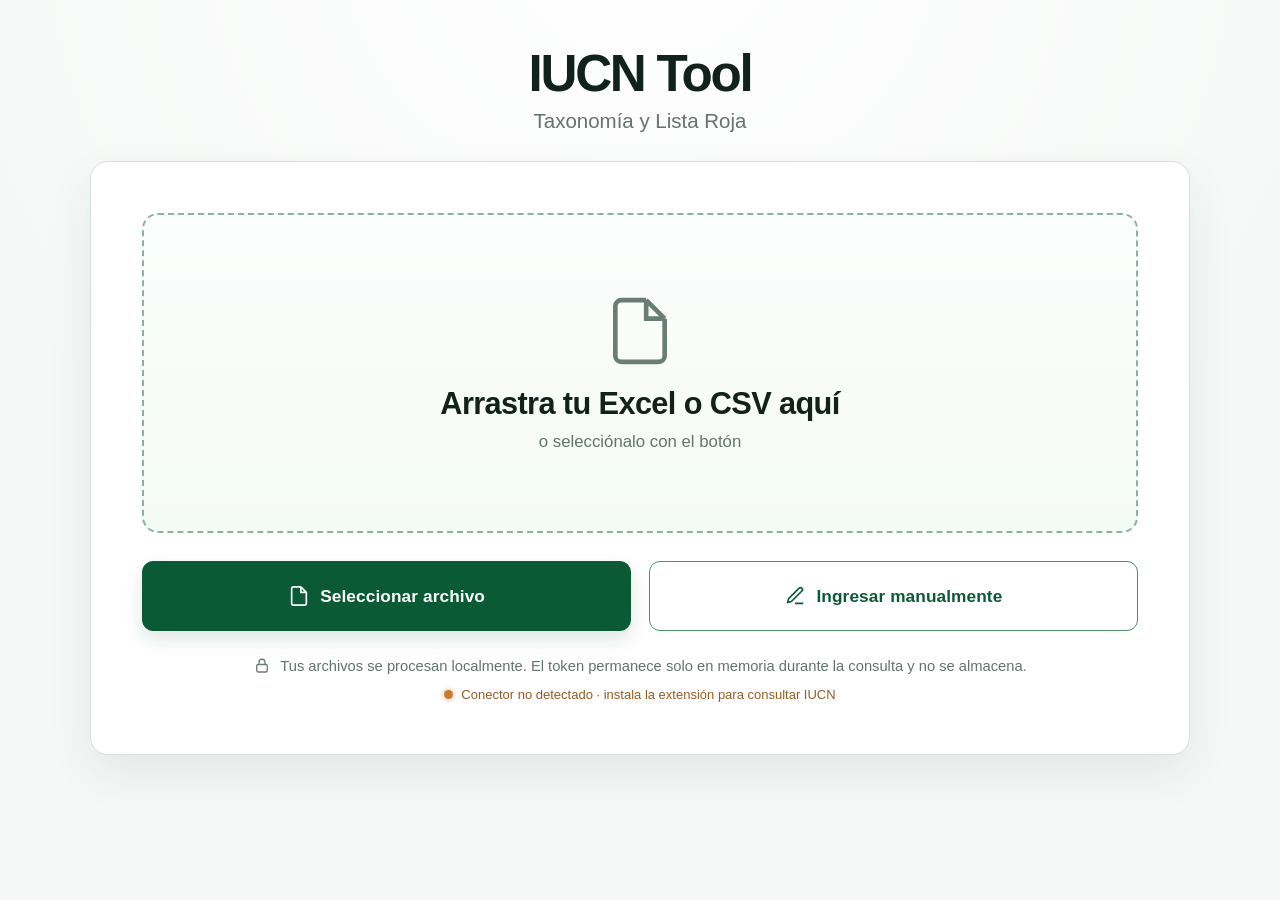
==== index.html @ 50528ef7 "subidita1" ====
<!doctype html>
<html lang="es">
<head>
  <meta charset="utf-8" />
  <meta name="viewport" content="width=device-width, initial-scale=1" />
  <meta name="description" content="Consulta taxonomía y evaluaciones de la Lista Roja de la UICN desde Excel, CSV o entrada manual. El procesamiento ocurre en el navegador." />
  <meta name="referrer" content="no-referrer" />
  <title>IUCN Tool · Taxonomía y Lista Roja</title>
  <link rel="stylesheet" href="assets/css/styles.css?v=20260911x" />
</head>
<body>
  <main class="app-shell" id="appShell">
    <header class="brand" aria-labelledby="appTitle">
      <h1 id="appTitle">IUCN Tool</h1>
      <p>Taxonomía y Lista Roja</p>
    </header>

    <section class="panel landing-panel" id="landingView" aria-label="Nueva consulta">
      <div class="dropzone" id="dropzone" tabindex="0" role="button" aria-label="Arrastrar o seleccionar archivo Excel o CSV">
        <svg class="hero-icon" aria-hidden="true" viewBox="0 0 24 24" fill="none"><path d="M14 2H6a2 2 0 0 0-2 2v16a2 2 0 0 0 2 2h12a2 2 0 0 0 2-2V8m-6-6 6 6m-6-6v6h6"/></svg>
        <h2>Arrastra tu Excel o CSV aquí</h2>
        <p>o selecciónalo con el botón</p>
      </div>

      <input id="fileInput" type="file" accept=".xlsx,.xls,.csv,text/csv,application/vnd.ms-excel,application/vnd.openxmlformats-officedocument.spreadsheetml.sheet" hidden />

      <div class="landing-actions">
        <button class="btn btn-primary btn-lg" id="selectFileBtn" type="button">
          <svg aria-hidden="true" viewBox="0 0 24 24" fill="none"><path d="M14 2H6a2 2 0 0 0-2 2v16a2 2 0 0 0 2 2h12a2 2 0 0 0 2-2V8m-6-6 6 6m-6-6v6h6"/></svg>
          Seleccionar archivo
        </button>
        <button class="btn btn-secondary btn-lg" id="manualBtn" type="button">
          <svg aria-hidden="true" viewBox="0 0 24 24" fill="none"><path d="M12 20h9M16.5 3.5a2.12 2.12 0 0 1 3 3L8 18l-4 1 1-4Z"/></svg>
          Ingresar manualmente
        </button>
      </div>

      <p class="privacy-note">
        <svg aria-hidden="true" viewBox="0 0 24 24" fill="none"><rect x="5" y="10" width="14" height="10" rx="2"/><path d="M8 10V7a4 4 0 0 1 8 0v3"/></svg>
        Tus archivos se procesan localmente. El token permanece solo en memoria durante la consulta y no se almacena.
      </p>
      <p class="connector-status connector-checking" id="connectorStatus" aria-live="polite">
        <span class="connector-dot" aria-hidden="true"></span>
        <span>Detectando Jocotoco IUCN Connector…</span>
      </p>
    </section>

    <section class="panel workspace-panel hidden" id="workspaceView" aria-label="Consulta IUCN">
      <div class="source-banner" id="sourceBanner">
        <div class="source-main">
          <span class="status-dot status-dot-ok" aria-hidden="true">✓</span>
          <div>
            <strong id="sourceLabel">Archivo cargado</strong>
            <span class="source-meta" id="sourceMeta"></span>
          </div>
        </div>
        <div class="summary-inline" id="summaryInline" aria-live="polite">
          <span><b id="countFound">0</b> encontradas</span>
          <span><b id="countNotFound">0</b> no encontradas</span>
          <span><b id="countErrors">0</b> errores</span>
        </div>
        <button class="icon-btn" id="resetBtn" type="button" aria-label="Cancelar y volver al inicio">×</button>
      </div>

      <div id="fileConfig" class="config-grid">
        <label class="field" id="sheetField">
          <span>Hoja</span>
          <select id="sheetSelect"></select>
        </label>
        <label class="field">
          <span>Columna a consultar</span>
          <select id="columnSelect"></select>
        </label>
        <label class="field field-token">
          <span>Token IUCN</span>
          <div class="input-with-action">
            <input id="tokenInput" type="password" autocomplete="off" autocapitalize="off" spellcheck="false" placeholder="Pega tu token" />
            <button class="eye-btn" id="toggleTokenBtn" type="button" aria-label="Mostrar u ocultar token">◉</button>
          </div>
        </label>
        <button class="btn btn-primary consult-btn" id="consultBtn" type="button">Consultar</button>
      </div>

      <div id="manualConfig" class="manual-config hidden">
        <label class="field field-wide">
          <span>Nombres científicos</span>
          <textarea id="manualSpecies" rows="8" placeholder="Escribe o pega una especie por línea\n\nAmazona lilacina\nGrallaria ridgelyi\nOreotrochilus cyanolaemus"></textarea>
          <small>Una especie por línea. También puedes pegar una columna copiada desde Excel.</small>
        </label>
        <div class="manual-actions-row">
          <label class="field field-token">
            <span>Token IUCN</span>
            <div class="input-with-action">
              <input id="manualTokenInput" type="password" autocomplete="off" autocapitalize="off" spellcheck="false" placeholder="Pega tu token" />
              <button class="eye-btn" id="toggleManualTokenBtn" type="button" aria-label="Mostrar u ocultar token">◉</button>
            </div>
          </label>
          <button class="btn btn-primary consult-btn" id="manualConsultBtn" type="button">Consultar</button>
        </div>
      </div>

      <p class="privacy-note privacy-note-workspace">
        <svg aria-hidden="true" viewBox="0 0 24 24" fill="none"><rect x="5" y="10" width="14" height="10" rx="2"/><path d="M8 10V7a4 4 0 0 1 8 0v3"/></svg>
        Tus archivos se procesan localmente. El token permanece solo en memoria durante la consulta y no se almacena.
      </p>

      <section class="progress-block hidden" id="progressBlock" aria-live="polite">
        <div class="progress-head">
          <strong id="progressTitle">Consultando IUCN</strong>
          <span id="progressText">0 / 0 · 0%</span>
        </div>
        <div class="progress-track" role="progressbar" aria-valuemin="0" aria-valuemax="100" aria-valuenow="0" id="progressTrack">
          <div class="progress-bar" id="progressBar"></div>
        </div>
      </section>

      <div class="divider hidden" id="resultsDivider"></div>

      <section class="results-section hidden" id="resultsSection">
        <div class="results-toolbar">
          <div>
            <h2>Resultados</h2>
            <p id="resultsMeta">0 registros</p>
          </div>
          <div class="table-tools">
            <label class="search-box">
              <svg aria-hidden="true" viewBox="0 0 24 24" fill="none"><circle cx="11" cy="11" r="7"/><path d="m20 20-3.5-3.5"/></svg>
              <input id="tableSearch" type="search" placeholder="Buscar en la tabla" autocomplete="off" />
            </label>
            <label class="rows-select">
              <span>Filas</span>
              <select id="pageSizeSelect">
                <option value="10">10</option>
                <option value="25" selected>25</option>
                <option value="50">50</option>
                <option value="100">100</option>
                <option value="250">250</option>
              </select>
            </label>
          </div>
        </div>

        <div class="table-frame">
          <table id="resultsTable">
            <thead id="resultsHead"></thead>
            <tbody id="resultsBody"></tbody>
          </table>
        </div>

        <div class="table-footer">
          <span id="paginationMeta">Mostrando 0–0 de 0</span>
          <nav class="pagination" id="pagination" aria-label="Paginación"></nav>
        </div>

        <div class="download-row">
          <button class="btn btn-secondary btn-download" id="downloadBtn" type="button" disabled>
            <svg aria-hidden="true" viewBox="0 0 24 24" fill="none"><path d="M12 3v12m0 0 4-4m-4 4-4-4M5 19h14"/></svg>
            Descargar Excel
          </button>
        </div>
      </section>
    </section>

    <div class="toast hidden" id="toast" role="status" aria-live="polite"></div>
  </main>

  <!-- SheetJS Community Edition. Solo descarga código del lector/escritor de hojas; los datos permanecen en el navegador. -->
  <script src="https://cdn.sheetjs.com/xlsx-0.20.3/package/dist/xlsx.full.min.js" referrerpolicy="no-referrer"></script>
  <script src="assets/js/config.js?v=20260911x"></script>
  <script src="assets/js/extension-bridge.js?v=20260911x"></script>
  <script src="assets/js/iucn-core.js?v=20260911x"></script>
  <script src="assets/js/table.js?v=20260911x"></script>
  <script src="assets/js/app.js?v=20260911x"></script>
</body>
</html>
---- assets/css/styles.css ----
:root {
  --bg: #f5f8f6;
  --panel: #ffffff;
  --text: #10221b;
  --muted: #63736d;
  --line: #d8e1dd;
  --line-strong: #bfcfc7;
  --green: #0b5a36;
  --green-2: #147148;
  --green-soft: #eef7f1;
  --green-soft-2: #e3f2e8;
  --red: #a93a42;
  --red-soft: #fbeaec;
  --amber: #946318;
  --amber-soft: #fff3d7;
  --gray-soft: #f1f4f3;
  --shadow: 0 18px 45px rgba(18, 43, 32, .08);
  --radius: 18px;
  --focus: 0 0 0 3px rgba(20, 113, 72, .16);
}

* { box-sizing: border-box; }
html { color-scheme: light; }
body {
  margin: 0;
  min-height: 100vh;
  background: radial-gradient(circle at 50% -10%, #ffffff 0, var(--bg) 62%);
  color: var(--text);
  font-family: Inter, ui-sans-serif, -apple-system, BlinkMacSystemFont, "Segoe UI", Roboto, Arial, sans-serif;
  -webkit-font-smoothing: antialiased;
}
button, input, select, textarea { font: inherit; }
button { cursor: pointer; }
.hidden { display: none !important; }

.app-shell {
  width: min(97vw, 1880px);
  margin: 0 auto;
  padding: 48px 0 72px;
}
.brand { text-align: center; margin-bottom: 28px; }
.brand h1 { margin: 0; font-size: clamp(2.2rem, 4vw, 4.2rem); letter-spacing: -.045em; line-height: 1; }
.brand p { margin: 10px 0 0; color: var(--muted); font-size: clamp(1rem, 1.6vw, 1.45rem); }

.panel {
  background: rgba(255,255,255,.98);
  border: 1px solid var(--line);
  border-radius: var(--radius);
  box-shadow: var(--shadow);
}
.landing-panel {
  width: min(100%, 1100px);
  margin: 0 auto;
  padding: clamp(24px, 4vw, 54px);
}
.workspace-panel { width: 100%; padding: clamp(18px, 2.4vw, 34px); }

.dropzone {
  min-height: 320px;
  display: grid;
  place-content: center;
  text-align: center;
  border: 2px dashed #86b49d;
  border-radius: 16px;
  background: linear-gradient(180deg, #fbfefc, #f4faf6);
  transition: border-color .18s, background .18s, transform .18s;
  outline: none;
}
.dropzone:hover, .dropzone:focus-visible, .dropzone.dragover { border-color: var(--green-2); background: var(--green-soft); }
.dropzone.dragover { transform: scale(1.005); }
.hero-icon { width: 74px; margin: 0 auto 18px; stroke: #6a7d75; stroke-width: 1.5; }
.dropzone h2 { margin: 0; font-size: clamp(1.45rem, 2.4vw, 2rem); letter-spacing: -.02em; }
.dropzone p { margin: 10px 0 0; color: var(--muted); font-size: 1.05rem; }

.landing-actions { display: grid; grid-template-columns: 1fr 1fr; gap: 18px; margin-top: 28px; }
.btn {
  min-height: 48px;
  border-radius: 11px;
  border: 1px solid transparent;
  padding: 0 20px;
  font-weight: 750;
  letter-spacing: .005em;
  transition: transform .12s, box-shadow .12s, background .12s, border-color .12s;
  display: inline-flex;
  align-items: center;
  justify-content: center;
  gap: 10px;
}
.btn:focus-visible, input:focus-visible, select:focus-visible, textarea:focus-visible, .icon-btn:focus-visible { outline: none; box-shadow: var(--focus); }
.btn:active { transform: translateY(1px); }
.btn:disabled { opacity: .45; cursor: not-allowed; }
.btn svg { width: 22px; height: 22px; stroke: currentColor; stroke-width: 1.8; }
.btn-primary { background: var(--green); color: white; border-color: var(--green); box-shadow: 0 8px 18px rgba(11,90,54,.14); }
.btn-primary:hover:not(:disabled) { background: #074a2c; }
.btn-secondary { background: white; color: var(--green); border-color: #4f8c6d; }
.btn-secondary:hover:not(:disabled) { background: var(--green-soft); border-color: var(--green); }
.btn-lg { min-height: 70px; font-size: 1.08rem; }

.privacy-note {
  margin: 26px auto 0;
  color: var(--muted);
  font-size: .92rem;
  display: flex;
  gap: 9px;
  align-items: center;
  justify-content: center;
  text-align: center;
}
.privacy-note svg { flex: 0 0 auto; width: 18px; height: 18px; stroke: #6c7c76; stroke-width: 1.8; }
.privacy-note-workspace { justify-content: flex-start; margin: 16px 4px 0; }
.connector-status {
  margin: 12px auto 0; display: flex; align-items: center; justify-content: center; gap: 8px;
  font-size: 13px; color: #64736e;
}
.connector-dot { width: 9px; height: 9px; border-radius: 50%; background: #9aa8a3; box-shadow: 0 0 0 3px rgba(154,168,163,.13); }
.connector-status.connector-ok { color: #176b4a; font-weight: 650; }
.connector-status.connector-ok .connector-dot { background: #248b53; box-shadow: 0 0 0 3px rgba(36,139,83,.14); }
.connector-status.connector-missing { color: #9a5b20; }
.connector-status.connector-missing .connector-dot { background: #c77a2b; box-shadow: 0 0 0 3px rgba(199,122,43,.14); }


.source-banner {
  min-height: 64px;
  border: 1px solid #bddcc9;
  background: var(--green-soft);
  border-radius: 12px;
  display: grid;
  grid-template-columns: minmax(280px, 1fr) auto 42px;
  gap: 18px;
  align-items: center;
  padding: 11px 14px 11px 16px;
}
.source-main { display: flex; align-items: center; gap: 12px; min-width: 0; }
.source-main strong { font-size: 1rem; }
.source-meta { color: var(--muted); margin-left: 7px; }
.status-dot { width: 30px; height: 30px; border-radius: 50%; display: grid; place-content: center; color: white; font-weight: 900; }
.status-dot-ok { background: #248b53; }
.summary-inline { display: flex; align-items: center; gap: 8px; flex-wrap: wrap; justify-content: flex-end; }
.summary-inline span { border: 1px solid #d4e4da; background: white; border-radius: 999px; padding: 7px 10px; color: #53635d; font-size: .86rem; white-space: nowrap; }
.summary-inline b { color: var(--text); }
.icon-btn { width: 38px; height: 38px; border: 0; border-radius: 9px; background: transparent; color: #4f695d; font-size: 1.4rem; }
.icon-btn:hover { background: rgba(11,90,54,.07); }

.config-grid {
  display: grid;
  grid-template-columns: minmax(150px, .72fr) minmax(220px, 1fr) minmax(240px, 1fr) minmax(150px, .62fr);
  gap: 14px;
  align-items: end;
  margin-top: 22px;
}
.field { display: grid; gap: 7px; min-width: 0; }
.field > span { color: #354942; font-size: .9rem; font-weight: 730; }
.field small { color: var(--muted); font-size: .84rem; }
.field select, .field input, .field textarea, .search-box input, .rows-select select {
  width: 100%;
  border: 1px solid var(--line-strong);
  border-radius: 10px;
  background: white;
  color: var(--text);
  outline: none;
}
.field select, .field input { height: 48px; padding: 0 13px; }
.field textarea { padding: 13px 14px; resize: vertical; min-height: 180px; line-height: 1.45; }
.input-with-action { position: relative; }
.input-with-action input { padding-right: 46px; }
.eye-btn { position: absolute; right: 6px; top: 6px; width: 36px; height: 36px; border: 0; background: transparent; border-radius: 8px; color: #667a71; }
.eye-btn:hover { background: var(--gray-soft); }
.consult-btn { height: 48px; text-transform: uppercase; }
.manual-config { margin-top: 22px; }
.field-wide { width: 100%; }
.manual-actions-row { display: grid; grid-template-columns: minmax(260px, 1fr) 180px; gap: 14px; align-items: end; margin-top: 14px; }

.progress-block { margin-top: 22px; }
.progress-head { display: flex; justify-content: space-between; gap: 16px; align-items: baseline; margin-bottom: 9px; }
.progress-head span { color: var(--muted); font-size: .9rem; }
.progress-track { height: 12px; background: #e5ebe8; border-radius: 999px; overflow: hidden; }
.progress-bar { width: 0%; height: 100%; border-radius: inherit; background: linear-gradient(90deg, #168552, var(--green)); transition: width .2s ease; }

.divider { height: 1px; background: var(--line); margin: 28px 0 24px; }
.results-section { min-width: 0; }
.results-toolbar { display: flex; justify-content: space-between; gap: 20px; align-items: end; margin-bottom: 14px; }
.results-toolbar h2 { margin: 0; font-size: 1.6rem; letter-spacing: -.025em; }
.results-toolbar p { margin: 4px 0 0; color: var(--muted); }
.table-tools { display: flex; gap: 10px; align-items: end; }
.search-box { width: min(390px, 36vw); height: 44px; border: 1px solid var(--line-strong); background: white; border-radius: 10px; display: flex; align-items: center; gap: 8px; padding: 0 11px; }
.search-box svg { width: 18px; height: 18px; stroke: #60736b; stroke-width: 1.8; flex: 0 0 auto; }
.search-box input { border: 0; height: 100%; min-width: 0; padding: 0; }
.search-box input:focus-visible { box-shadow: none; }
.rows-select { display: grid; grid-template-columns: auto 82px; gap: 7px; align-items: center; color: var(--muted); font-size: .86rem; }
.rows-select select { height: 44px; padding: 0 9px; }

.table-frame { width: 100%; overflow: auto; border: 1px solid var(--line); border-radius: 12px; background: white; }
table { width: 100%; border-collapse: separate; border-spacing: 0; font-size: .9rem; white-space: nowrap; }
th, td { border-bottom: 1px solid #e4e9e7; border-right: 1px solid #edf0ef; padding: 11px 13px; text-align: left; vertical-align: middle; }
th:last-child, td:last-child { border-right: 0; }
tbody tr:last-child td { border-bottom: 0; }
thead th { position: sticky; top: 0; z-index: 2; background: #f6f8f7; color: #263b33; font-weight: 760; }
th.sortable { cursor: pointer; user-select: none; }
th.sortable:hover { background: #edf3ef; }
.sort-mark { margin-left: 7px; color: #8b9b94; font-size: .72rem; }
.cell-muted { color: #87938e; }
.badge { display: inline-flex; align-items: center; justify-content: center; min-width: 38px; min-height: 24px; border-radius: 999px; padding: 3px 9px; font-size: .78rem; font-weight: 800; }
.badge-cr, .badge-en { background: var(--red-soft); color: var(--red); }
.badge-vu, .badge-nt { background: var(--amber-soft); color: var(--amber); }
.badge-lc { background: var(--green-soft-2); color: #26734a; }
.badge-dd, .badge-ne, .badge-default { background: var(--gray-soft); color: #56655f; }

.table-footer { min-height: 52px; display: flex; justify-content: space-between; gap: 18px; align-items: center; color: var(--muted); font-size: .88rem; }
.pagination { display: flex; gap: 5px; align-items: center; flex-wrap: wrap; justify-content: flex-end; }
.page-btn { min-width: 36px; height: 36px; border: 1px solid var(--line); border-radius: 8px; background: white; color: #33463f; }
.page-btn:hover:not(:disabled) { background: var(--green-soft); }
.page-btn.active { background: var(--green); border-color: var(--green); color: white; }
.page-btn:disabled { opacity: .38; cursor: default; }
.page-ellipsis { padding: 0 5px; }
.download-row { display: flex; justify-content: flex-end; margin-top: 6px; }
.btn-download { min-height: 54px; padding: 0 24px; text-transform: uppercase; }

.toast { position: fixed; left: 50%; bottom: 26px; transform: translateX(-50%); background: #153127; color: white; border-radius: 10px; padding: 11px 15px; box-shadow: 0 12px 30px rgba(0,0,0,.16); z-index: 10; font-size: .9rem; }

@media (max-width: 980px) {
  .app-shell { width: min(95vw, 1880px); padding-top: 30px; }
  .config-grid { grid-template-columns: 1fr 1fr; }
  .consult-btn { width: 100%; }
  .source-banner { grid-template-columns: 1fr 38px; }
  .summary-inline { grid-column: 1 / -1; justify-content: flex-start; }
}
@media (max-width: 700px) {
  .landing-actions, .manual-actions-row, .config-grid { grid-template-columns: 1fr; }
  .dropzone { min-height: 240px; }
  .results-toolbar { align-items: stretch; flex-direction: column; }
  .table-tools { align-items: stretch; }
  .search-box { width: 100%; flex: 1; }
  .rows-select { grid-template-columns: auto 78px; }
  .table-footer { align-items: flex-start; flex-direction: column; padding-top: 12px; }
  .pagination { justify-content: flex-start; }
  .download-row .btn { width: 100%; }
}
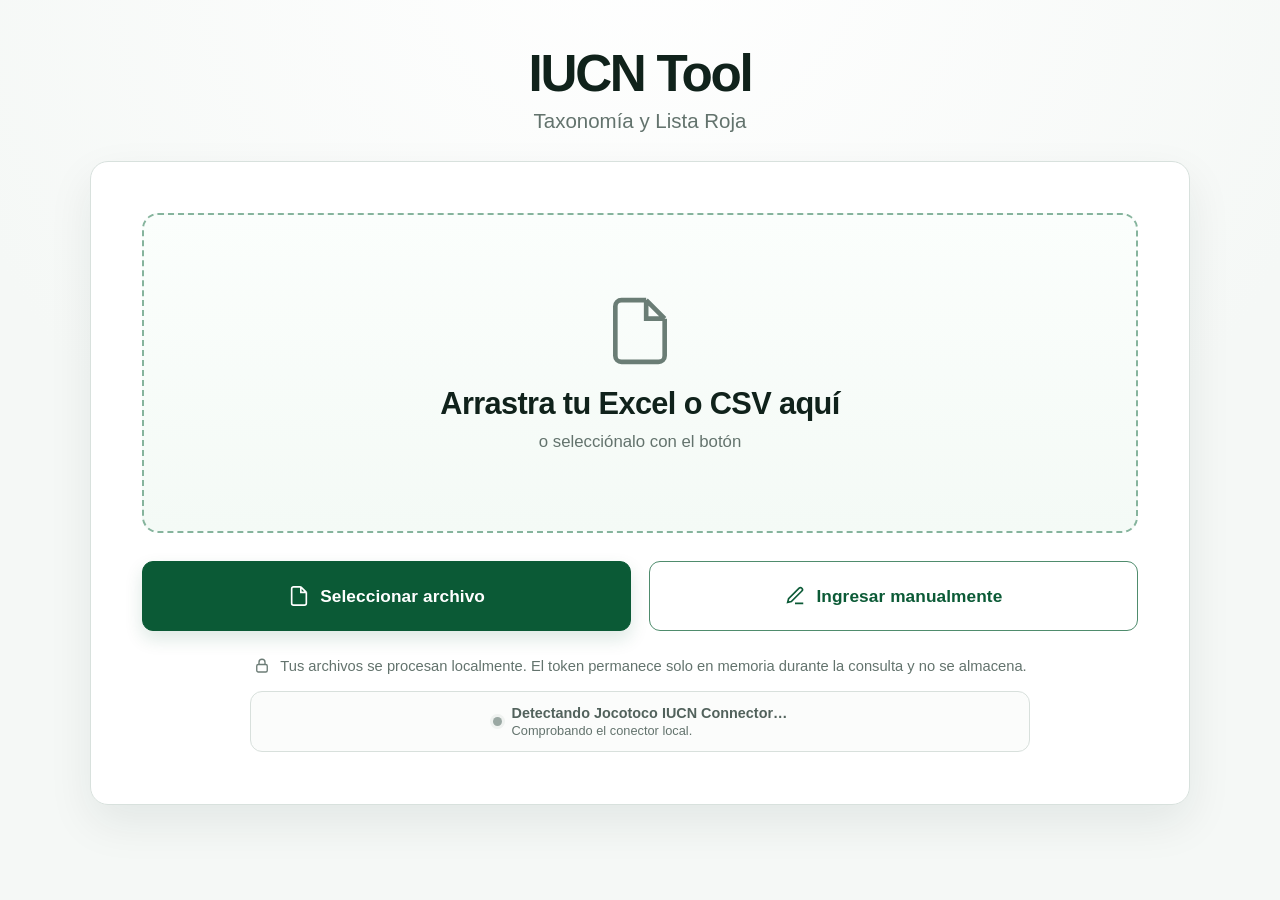
==== commit 4f7433c1: "mejora descarga de extension" ====
--- a/index.html
+++ b/index.html
@@ -6,7 +6,7 @@
   <meta name="description" content="Consulta taxonomía y evaluaciones de la Lista Roja de la UICN desde Excel, CSV o entrada manual. El procesamiento ocurre en el navegador." />
   <meta name="referrer" content="no-referrer" />
   <title>IUCN Tool · Taxonomía y Lista Roja</title>
-  <link rel="stylesheet" href="assets/css/styles.css?v=20260911x" />
+  <link rel="stylesheet" href="assets/css/styles.css?v=20260914a" />
 </head>
 <body>
   <main class="app-shell" id="appShell">
@@ -39,10 +39,36 @@
         <svg aria-hidden="true" viewBox="0 0 24 24" fill="none"><rect x="5" y="10" width="14" height="10" rx="2"/><path d="M8 10V7a4 4 0 0 1 8 0v3"/></svg>
         Tus archivos se procesan localmente. El token permanece solo en memoria durante la consulta y no se almacena.
       </p>
-      <p class="connector-status connector-checking" id="connectorStatus" aria-live="polite">
-        <span class="connector-dot" aria-hidden="true"></span>
-        <span>Detectando Jocotoco IUCN Connector…</span>
-      </p>
+
+      <section class="connector-card connector-card-checking" id="connectorCard" aria-live="polite" aria-label="Estado del conector IUCN">
+        <div class="connector-card-head">
+          <span class="connector-dot" aria-hidden="true"></span>
+          <div class="connector-copy">
+            <strong id="connectorTitle">Detectando Jocotoco IUCN Connector…</strong>
+            <span id="connectorSubtitle">Comprobando el conector local.</span>
+          </div>
+        </div>
+        <div class="connector-onboarding hidden" id="connectorOnboarding">
+          <p>Se instala una sola vez. Después solo tendrás que entrar a esta página y consultar.</p>
+          <div class="connector-actions">
+            <a class="btn btn-primary connector-download" id="connectorDownload" href="downloads/Jocotoco-IUCN-Connector.zip" download>
+              <svg aria-hidden="true" viewBox="0 0 24 24" fill="none"><path d="M12 3v12m0 0 5-5m-5 5-5-5M5 21h14"/></svg>
+              Descargar conector (.zip)
+            </a>
+            <button class="btn btn-secondary connector-help" id="connectorHelpBtn" type="button" aria-expanded="false" aria-controls="connectorInstallSteps">Cómo instalarlo</button>
+          </div>
+          <div class="connector-install-steps hidden" id="connectorInstallSteps">
+            <ol>
+              <li>Descomprime el ZIP en una carpeta permanente.</li>
+              <li>Abre <code>chrome://extensions</code> (o <code>edge://extensions</code>).</li>
+              <li>Activa <strong>Modo de desarrollador</strong>.</li>
+              <li>Pulsa <strong>Cargar descomprimida</strong> y selecciona la carpeta que contiene <code>manifest.json</code>.</li>
+              <li>Recarga IUCN Tool. El estado de este bloque debe ponerse en verde.</li>
+            </ol>
+            <p class="connector-folder-note"><strong>Importante:</strong> no borres ni muevas la carpeta descomprimida mientras uses la extensión.</p>
+          </div>
+        </div>
+      </section>
     </section>
 
     <section class="panel workspace-panel hidden" id="workspaceView" aria-label="Consulta IUCN">
@@ -167,9 +193,9 @@
   <!-- SheetJS Community Edition. Solo descarga código del lector/escritor de hojas; los datos permanecen en el navegador. -->
   <script src="https://cdn.sheetjs.com/xlsx-0.20.3/package/dist/xlsx.full.min.js" referrerpolicy="no-referrer"></script>
   <script src="assets/js/config.js?v=20260911x"></script>
-  <script src="assets/js/extension-bridge.js?v=20260911x"></script>
-  <script src="assets/js/iucn-core.js?v=20260911x"></script>
-  <script src="assets/js/table.js?v=20260911x"></script>
-  <script src="assets/js/app.js?v=20260911x"></script>
+  <script src="assets/js/extension-bridge.js?v=20260914a"></script>
+  <script src="assets/js/iucn-core.js?v=20260914a"></script>
+  <script src="assets/js/table.js?v=20260914a"></script>
+  <script src="assets/js/app.js?v=20260914a"></script>
 </body>
 </html>
--- a/assets/css/styles.css
+++ b/assets/css/styles.css
@@ -108,15 +108,37 @@
 }
 .privacy-note svg { flex: 0 0 auto; width: 18px; height: 18px; stroke: #6c7c76; stroke-width: 1.8; }
 .privacy-note-workspace { justify-content: flex-start; margin: 16px 4px 0; }
-.connector-status {
-  margin: 12px auto 0; display: flex; align-items: center; justify-content: center; gap: 8px;
-  font-size: 13px; color: #64736e;
-}
-.connector-dot { width: 9px; height: 9px; border-radius: 50%; background: #9aa8a3; box-shadow: 0 0 0 3px rgba(154,168,163,.13); }
-.connector-status.connector-ok { color: #176b4a; font-weight: 650; }
-.connector-status.connector-ok .connector-dot { background: #248b53; box-shadow: 0 0 0 3px rgba(36,139,83,.14); }
-.connector-status.connector-missing { color: #9a5b20; }
-.connector-status.connector-missing .connector-dot { background: #c77a2b; box-shadow: 0 0 0 3px rgba(199,122,43,.14); }
+.connector-card {
+  margin: 16px auto 0;
+  border: 1px solid #d8e0dc;
+  border-radius: 12px;
+  background: #fbfcfb;
+  padding: 13px 15px;
+  max-width: 780px;
+  transition: border-color .18s, background .18s, box-shadow .18s;
+}
+.connector-card-head { display: flex; align-items: center; justify-content: center; gap: 10px; }
+.connector-copy { display: flex; flex-direction: column; gap: 2px; min-width: 0; }
+.connector-copy strong { color: #52625c; font-size: .9rem; }
+.connector-copy span { color: var(--muted); font-size: .8rem; }
+.connector-dot { flex: 0 0 auto; width: 9px; height: 9px; border-radius: 50%; background: #9aa8a3; box-shadow: 0 0 0 3px rgba(154,168,163,.13); }
+.connector-card-ok { border-color: #bcdcc8; background: #f5fbf7; padding-top: 10px; padding-bottom: 10px; }
+.connector-card-ok .connector-dot { background: #248b53; box-shadow: 0 0 0 3px rgba(36,139,83,.14); }
+.connector-card-ok .connector-copy strong { color: #176b4a; }
+.connector-card-missing { border-color: #ecd4b7; background: #fffaf3; box-shadow: 0 6px 18px rgba(151,93,30,.05); }
+.connector-card-missing .connector-card-head { justify-content: flex-start; }
+.connector-card-missing .connector-dot { background: #c77a2b; box-shadow: 0 0 0 3px rgba(199,122,43,.14); }
+.connector-card-missing .connector-copy strong { color: #8b541f; }
+.connector-onboarding { margin-top: 12px; padding-top: 12px; border-top: 1px solid #eadcc9; }
+.connector-onboarding > p { margin: 0; color: #705b45; font-size: .88rem; line-height: 1.5; }
+.connector-actions { display: flex; gap: 10px; margin-top: 12px; flex-wrap: wrap; }
+.connector-actions .btn { min-height: 44px; font-size: .9rem; }
+.connector-download { text-decoration: none; }
+.connector-help { background: #fff; }
+.connector-install-steps { margin-top: 13px; padding: 14px 16px; border-radius: 10px; background: #fff; border: 1px solid #eadfce; text-align: left; }
+.connector-install-steps ol { margin: 0; padding-left: 1.25rem; color: #4e5c57; font-size: .88rem; line-height: 1.62; }
+.connector-install-steps code { background: #f1f4f2; border-radius: 4px; padding: 1px 5px; font-size: .84em; }
+.connector-folder-note { margin: 10px 0 0; color: #7d552c; font-size: .82rem; }
 
 
 .source-banner {
@@ -235,3 +257,9 @@
   .pagination { justify-content: flex-start; }
   .download-row .btn { width: 100%; }
 }
+
+@media (max-width: 640px) {
+  .connector-card-head { justify-content: flex-start; }
+  .connector-actions { display: grid; grid-template-columns: 1fr; }
+  .connector-actions .btn { width: 100%; }
+}
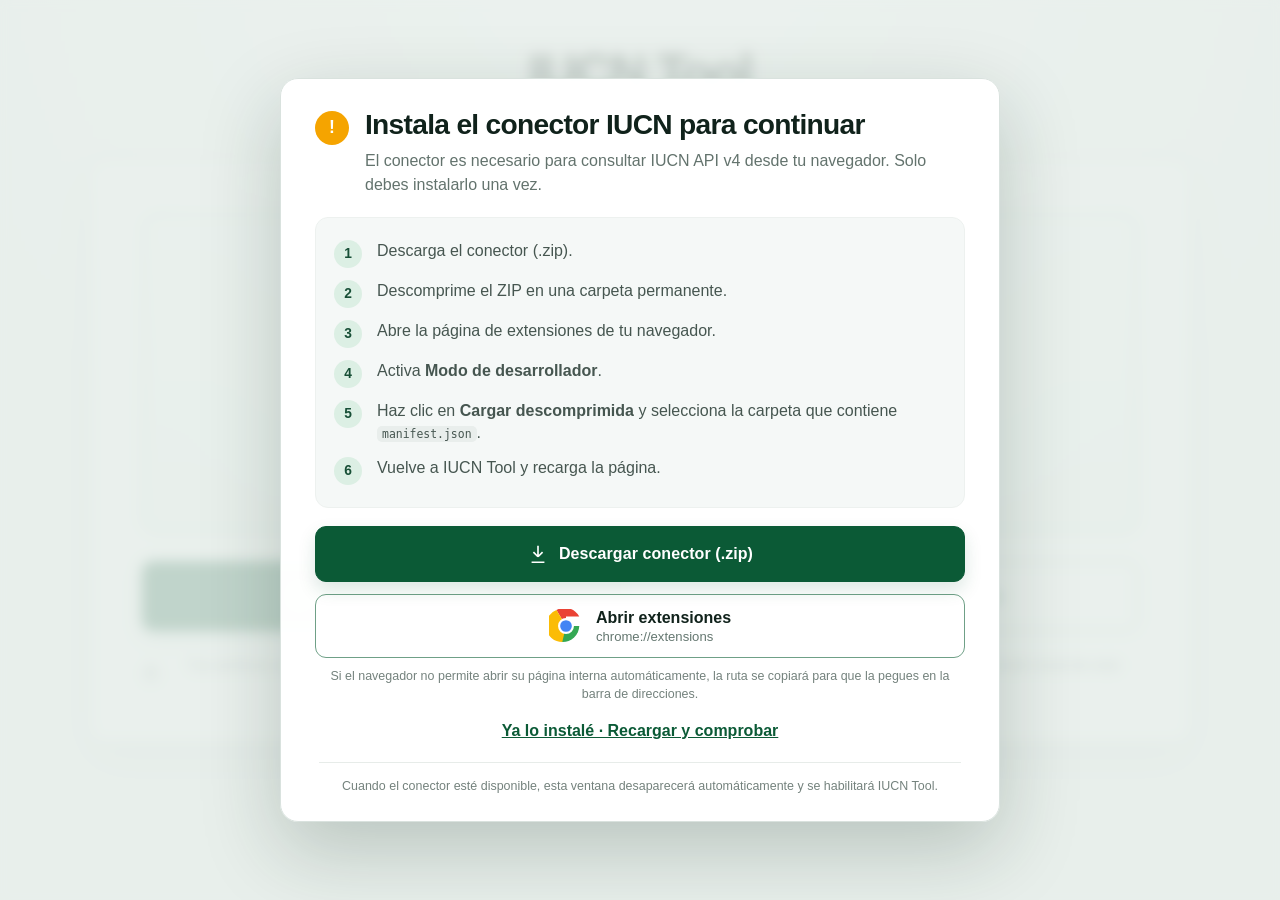
==== commit da216fb1: "mejora en instrucciones" ====
--- a/index.html
+++ b/index.html
@@ -6,9 +6,9 @@
   <meta name="description" content="Consulta taxonomía y evaluaciones de la Lista Roja de la UICN desde Excel, CSV o entrada manual. El procesamiento ocurre en el navegador." />
   <meta name="referrer" content="no-referrer" />
   <title>IUCN Tool · Taxonomía y Lista Roja</title>
-  <link rel="stylesheet" href="assets/css/styles.css?v=20260914a" />
+  <link rel="stylesheet" href="assets/css/styles.css?v=20260914b" />
 </head>
-<body>
+<body class="connector-locked">
   <main class="app-shell" id="appShell">
     <header class="brand" aria-labelledby="appTitle">
       <h1 id="appTitle">IUCN Tool</h1>
@@ -37,38 +37,9 @@
 
       <p class="privacy-note">
         <svg aria-hidden="true" viewBox="0 0 24 24" fill="none"><rect x="5" y="10" width="14" height="10" rx="2"/><path d="M8 10V7a4 4 0 0 1 8 0v3"/></svg>
-        Tus archivos se procesan localmente. El token permanece solo en memoria durante la consulta y no se almacena.
+        Tus archivos se procesan localmente. El token solo se envía a IUCN y, si eliges recordarlo, se guarda únicamente en la extensión local de este navegador.
       </p>
 
-      <section class="connector-card connector-card-checking" id="connectorCard" aria-live="polite" aria-label="Estado del conector IUCN">
-        <div class="connector-card-head">
-          <span class="connector-dot" aria-hidden="true"></span>
-          <div class="connector-copy">
-            <strong id="connectorTitle">Detectando Jocotoco IUCN Connector…</strong>
-            <span id="connectorSubtitle">Comprobando el conector local.</span>
-          </div>
-        </div>
-        <div class="connector-onboarding hidden" id="connectorOnboarding">
-          <p>Se instala una sola vez. Después solo tendrás que entrar a esta página y consultar.</p>
-          <div class="connector-actions">
-            <a class="btn btn-primary connector-download" id="connectorDownload" href="downloads/Jocotoco-IUCN-Connector.zip" download>
-              <svg aria-hidden="true" viewBox="0 0 24 24" fill="none"><path d="M12 3v12m0 0 5-5m-5 5-5-5M5 21h14"/></svg>
-              Descargar conector (.zip)
-            </a>
-            <button class="btn btn-secondary connector-help" id="connectorHelpBtn" type="button" aria-expanded="false" aria-controls="connectorInstallSteps">Cómo instalarlo</button>
-          </div>
-          <div class="connector-install-steps hidden" id="connectorInstallSteps">
-            <ol>
-              <li>Descomprime el ZIP en una carpeta permanente.</li>
-              <li>Abre <code>chrome://extensions</code> (o <code>edge://extensions</code>).</li>
-              <li>Activa <strong>Modo de desarrollador</strong>.</li>
-              <li>Pulsa <strong>Cargar descomprimida</strong> y selecciona la carpeta que contiene <code>manifest.json</code>.</li>
-              <li>Recarga IUCN Tool. El estado de este bloque debe ponerse en verde.</li>
-            </ol>
-            <p class="connector-folder-note"><strong>Importante:</strong> no borres ni muevas la carpeta descomprimida mientras uses la extensión.</p>
-          </div>
-        </div>
-      </section>
     </section>
 
     <section class="panel workspace-panel hidden" id="workspaceView" aria-label="Consulta IUCN">
@@ -97,13 +68,18 @@
           <span>Columna a consultar</span>
           <select id="columnSelect"></select>
         </label>
-        <label class="field field-token">
+        <div class="field field-token">
           <span>Token IUCN</span>
           <div class="input-with-action">
             <input id="tokenInput" type="password" autocomplete="off" autocapitalize="off" spellcheck="false" placeholder="Pega tu token" />
             <button class="eye-btn" id="toggleTokenBtn" type="button" aria-label="Mostrar u ocultar token">◉</button>
           </div>
-        </label>
+          <div class="token-persistence">
+            <label class="remember-token"><input id="rememberTokenCheckbox" type="checkbox" /> <span>Recordar token en este navegador</span></label>
+            <button class="token-forget hidden" id="forgetTokenBtn" type="button">Olvidar</button>
+          </div>
+          <small class="token-storage-status" id="tokenStorageStatus"></small>
+        </div>
         <button class="btn btn-primary consult-btn" id="consultBtn" type="button">Consultar</button>
       </div>
 
@@ -114,20 +90,25 @@
           <small>Una especie por línea. También puedes pegar una columna copiada desde Excel.</small>
         </label>
         <div class="manual-actions-row">
-          <label class="field field-token">
+          <div class="field field-token">
             <span>Token IUCN</span>
             <div class="input-with-action">
               <input id="manualTokenInput" type="password" autocomplete="off" autocapitalize="off" spellcheck="false" placeholder="Pega tu token" />
               <button class="eye-btn" id="toggleManualTokenBtn" type="button" aria-label="Mostrar u ocultar token">◉</button>
             </div>
-          </label>
+            <div class="token-persistence">
+              <label class="remember-token"><input id="manualRememberTokenCheckbox" type="checkbox" /> <span>Recordar token en este navegador</span></label>
+              <button class="token-forget hidden" id="manualForgetTokenBtn" type="button">Olvidar</button>
+            </div>
+            <small class="token-storage-status" id="manualTokenStorageStatus"></small>
+          </div>
           <button class="btn btn-primary consult-btn" id="manualConsultBtn" type="button">Consultar</button>
         </div>
       </div>
 
       <p class="privacy-note privacy-note-workspace">
         <svg aria-hidden="true" viewBox="0 0 24 24" fill="none"><rect x="5" y="10" width="14" height="10" rx="2"/><path d="M8 10V7a4 4 0 0 1 8 0v3"/></svg>
-        Tus archivos se procesan localmente. El token permanece solo en memoria durante la consulta y no se almacena.
+        Tus archivos se procesan localmente. El token solo se envía a IUCN y, si eliges recordarlo, se guarda únicamente en la extensión local de este navegador.
       </p>
 
       <section class="progress-block hidden" id="progressBlock" aria-live="polite">
@@ -190,12 +171,48 @@
     <div class="toast hidden" id="toast" role="status" aria-live="polite"></div>
   </main>
 
+  <div class="connector-gate" id="connectorGate" role="presentation">
+    <div class="connector-gate-backdrop" aria-hidden="true"></div>
+    <section class="connector-modal" role="dialog" aria-modal="true" aria-labelledby="connectorModalTitle" aria-describedby="connectorModalDesc">
+      <div class="connector-modal-title-row">
+        <span class="connector-warning" aria-hidden="true">!</span>
+        <div>
+          <h2 id="connectorModalTitle">Instala el conector IUCN para continuar</h2>
+          <p id="connectorModalDesc">El conector es necesario para consultar IUCN API v4 desde tu navegador. Solo debes instalarlo una vez.</p>
+        </div>
+      </div>
+
+      <ol class="connector-modal-steps">
+        <li><span>Descarga el conector (.zip).</span></li>
+        <li><span>Descomprime el ZIP en una carpeta permanente.</span></li>
+        <li><span>Abre la página de extensiones de tu navegador.</span></li>
+        <li><span>Activa <strong>Modo de desarrollador</strong>.</span></li>
+        <li><span>Haz clic en <strong>Cargar descomprimida</strong> y selecciona la carpeta que contiene <code>manifest.json</code>.</span></li>
+        <li><span>Vuelve a IUCN Tool y recarga la página.</span></li>
+      </ol>
+
+      <a class="btn btn-primary connector-modal-download" href="downloads/Jocotoco-IUCN-Connector.zip" download>
+        <svg aria-hidden="true" viewBox="0 0 24 24" fill="none"><path d="M12 3v12m0 0 5-5m-5 5-5-5M5 21h14"/></svg>
+        Descargar conector (.zip)
+      </a>
+
+      <button class="connector-browser-button" id="openExtensionsBtn" type="button">
+        <img id="browserIcon" src="assets/icons/chrome.svg" alt="" aria-hidden="true" />
+        <span><strong>Abrir extensiones</strong><small id="browserRoute">chrome://extensions</small></span>
+      </button>
+      <p class="connector-open-note" id="connectorOpenNote">Si el navegador no permite abrir su página interna automáticamente, la ruta se copiará para que la pegues en la barra de direcciones.</p>
+
+      <button class="connector-retry" id="connectorRetryBtn" type="button">Ya lo instalé · Recargar y comprobar</button>
+      <p class="connector-modal-foot">Cuando el conector esté disponible, esta ventana desaparecerá automáticamente y se habilitará IUCN Tool.</p>
+    </section>
+  </div>
+
   <!-- SheetJS Community Edition. Solo descarga código del lector/escritor de hojas; los datos permanecen en el navegador. -->
   <script src="https://cdn.sheetjs.com/xlsx-0.20.3/package/dist/xlsx.full.min.js" referrerpolicy="no-referrer"></script>
   <script src="assets/js/config.js?v=20260911x"></script>
-  <script src="assets/js/extension-bridge.js?v=20260914a"></script>
-  <script src="assets/js/iucn-core.js?v=20260914a"></script>
-  <script src="assets/js/table.js?v=20260914a"></script>
-  <script src="assets/js/app.js?v=20260914a"></script>
+  <script src="assets/js/extension-bridge.js?v=20260914b"></script>
+  <script src="assets/js/iucn-core.js?v=20260914b"></script>
+  <script src="assets/js/table.js?v=20260914b"></script>
+  <script src="assets/js/app.js?v=20260914b"></script>
 </body>
 </html>
--- a/assets/css/styles.css
+++ b/assets/css/styles.css
@@ -263,3 +263,208 @@
   .connector-actions { display: grid; grid-template-columns: 1fr; }
   .connector-actions .btn { width: 100%; }
 }
+
+/* Connector gate: la app queda bloqueada hasta detectar la extensión. */
+body.connector-locked { overflow: hidden; }
+body.connector-locked .app-shell {
+  filter: blur(5px);
+  opacity: .52;
+  pointer-events: none;
+  user-select: none;
+}
+.connector-gate {
+  position: fixed;
+  inset: 0;
+  z-index: 1000;
+  display: grid;
+  place-items: center;
+  padding: 24px;
+}
+.connector-gate-backdrop {
+  position: absolute;
+  inset: 0;
+  background: rgba(226, 234, 230, .68);
+  backdrop-filter: blur(5px);
+  -webkit-backdrop-filter: blur(5px);
+}
+.connector-modal {
+  position: relative;
+  z-index: 1;
+  width: min(720px, 94vw);
+  max-height: min(860px, 92vh);
+  overflow: auto;
+  padding: 30px 34px 26px;
+  background: rgba(255,255,255,.98);
+  border: 1px solid #d9e2de;
+  border-radius: 18px;
+  box-shadow: 0 28px 80px rgba(19, 45, 34, .22);
+}
+.connector-modal-title-row {
+  display: flex;
+  align-items: flex-start;
+  gap: 16px;
+}
+.connector-warning {
+  flex: 0 0 auto;
+  display: grid;
+  place-items: center;
+  width: 34px;
+  height: 34px;
+  margin-top: 2px;
+  border-radius: 50%;
+  background: #f5a400;
+  color: #fff;
+  font-weight: 900;
+  font-size: 1.1rem;
+}
+.connector-modal h2 {
+  margin: 0;
+  font-size: clamp(1.35rem, 2.2vw, 1.8rem);
+  letter-spacing: -.025em;
+}
+.connector-modal-title-row p {
+  margin: 8px 0 0;
+  color: var(--muted);
+  line-height: 1.5;
+}
+.connector-modal-steps {
+  list-style: none;
+  counter-reset: connector-step;
+  margin: 20px 0 0;
+  padding: 16px 18px;
+  border-radius: 13px;
+  background: #f5f8f7;
+  border: 1px solid #edf1ef;
+}
+.connector-modal-steps li {
+  counter-increment: connector-step;
+  display: grid;
+  grid-template-columns: 32px 1fr;
+  gap: 11px;
+  align-items: start;
+  padding: 6px 0;
+  color: #465650;
+  line-height: 1.42;
+}
+.connector-modal-steps li::before {
+  content: counter(connector-step);
+  display: grid;
+  place-items: center;
+  width: 28px;
+  height: 28px;
+  border-radius: 50%;
+  background: #dcefe4;
+  color: #174f36;
+  font-weight: 800;
+  font-size: .86rem;
+}
+.connector-modal-steps code {
+  padding: 1px 5px;
+  border-radius: 5px;
+  background: #e9eeec;
+  font-size: .88em;
+}
+.connector-modal-download {
+  width: 100%;
+  min-height: 56px;
+  margin-top: 18px;
+  text-decoration: none;
+  font-size: 1rem;
+}
+.connector-browser-button {
+  width: 100%;
+  min-height: 64px;
+  margin-top: 12px;
+  display: flex;
+  align-items: center;
+  justify-content: center;
+  gap: 13px;
+  border: 1px solid #6fa087;
+  border-radius: 11px;
+  background: rgba(255,255,255,.86);
+  color: var(--text);
+  transition: background .15s, border-color .15s, transform .12s;
+}
+.connector-browser-button:hover { background: #f7fbf8; border-color: var(--green); }
+.connector-browser-button:active { transform: translateY(1px); }
+.connector-browser-button img {
+  width: 34px;
+  height: 34px;
+  object-fit: contain;
+  background: transparent;
+}
+.connector-browser-button span {
+  display: flex;
+  flex-direction: column;
+  align-items: flex-start;
+  gap: 2px;
+}
+.connector-browser-button strong { font-size: 1rem; }
+.connector-browser-button small { color: #647770; font-size: .82rem; }
+.connector-open-note,
+.connector-modal-foot {
+  margin: 9px 4px 0;
+  color: #74827d;
+  font-size: .78rem;
+  text-align: center;
+  line-height: 1.45;
+}
+.connector-retry {
+  display: block;
+  margin: 15px auto 0;
+  padding: 4px 8px;
+  border: 0;
+  background: transparent;
+  color: var(--green);
+  text-decoration: underline;
+  font-weight: 700;
+}
+.connector-modal-foot {
+  margin-top: 18px;
+  padding-top: 14px;
+  border-top: 1px solid #e7ece9;
+}
+
+/* Token persistente opcional: solo chrome.storage.local de la extensión. */
+.token-persistence {
+  display: flex;
+  align-items: center;
+  justify-content: space-between;
+  gap: 10px;
+  margin-top: 7px;
+  min-height: 22px;
+}
+.remember-token {
+  display: inline-flex;
+  align-items: center;
+  gap: 7px;
+  color: #546760;
+  font-size: .82rem;
+  font-weight: 500;
+  cursor: pointer;
+}
+.remember-token input { accent-color: var(--green); }
+.token-forget {
+  border: 0;
+  padding: 1px 0;
+  background: transparent;
+  color: var(--green);
+  text-decoration: underline;
+  font-size: .8rem;
+  font-weight: 700;
+}
+.token-storage-status {
+  display: block;
+  min-height: 17px;
+  margin-top: 3px;
+  color: #70817a;
+  font-size: .75rem;
+}
+.token-storage-status.is-saved { color: #28714e; }
+
+@media (max-width: 720px) {
+  .connector-modal { padding: 24px 20px 22px; }
+  .connector-modal-title-row { gap: 12px; }
+  .connector-modal-steps { padding: 12px 13px; }
+  .connector-modal-steps li { grid-template-columns: 28px 1fr; gap: 9px; }
+}
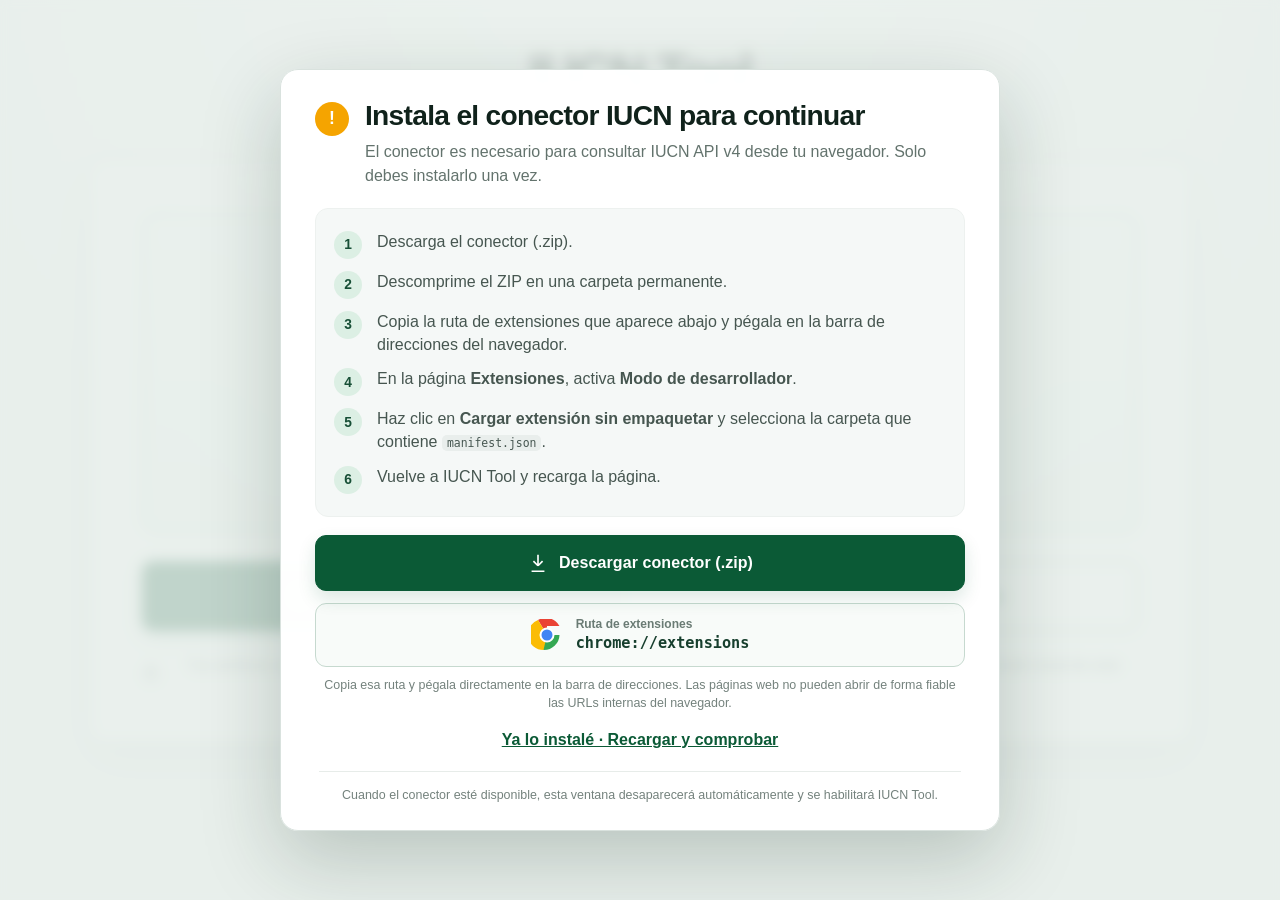
==== commit 71850280: "subidita 3" ====
--- a/index.html
+++ b/index.html
@@ -6,7 +6,7 @@
   <meta name="description" content="Consulta taxonomía y evaluaciones de la Lista Roja de la UICN desde Excel, CSV o entrada manual. El procesamiento ocurre en el navegador." />
   <meta name="referrer" content="no-referrer" />
   <title>IUCN Tool · Taxonomía y Lista Roja</title>
-  <link rel="stylesheet" href="assets/css/styles.css?v=20260914b" />
+  <link rel="stylesheet" href="assets/css/styles.css?v=20260914c" />
 </head>
 <body class="connector-locked">
   <main class="app-shell" id="appShell">
@@ -70,13 +70,19 @@
         </label>
         <div class="field field-token">
           <span>Token IUCN</span>
-          <div class="input-with-action">
-            <input id="tokenInput" type="password" autocomplete="off" autocapitalize="off" spellcheck="false" placeholder="Pega tu token" />
-            <button class="eye-btn" id="toggleTokenBtn" type="button" aria-label="Mostrar u ocultar token">◉</button>
-          </div>
-          <div class="token-persistence">
-            <label class="remember-token"><input id="rememberTokenCheckbox" type="checkbox" /> <span>Recordar token en este navegador</span></label>
-            <button class="token-forget hidden" id="forgetTokenBtn" type="button">Olvidar</button>
+          <div class="token-row">
+            <div class="input-with-action">
+              <input id="tokenInput" type="password" autocomplete="off" autocapitalize="off" spellcheck="false" placeholder="Pega tu token" />
+              <button class="eye-btn" id="toggleTokenBtn" type="button" aria-label="Mostrar u ocultar token">◉</button>
+            </div>
+            <div class="token-remember-card">
+              <label class="remember-token">
+                <input id="rememberTokenCheckbox" type="checkbox" />
+                <span class="remember-switch" aria-hidden="true"></span>
+                <span class="remember-copy">Recordar token</span>
+              </label>
+              <button class="token-forget hidden" id="forgetTokenBtn" type="button">Olvidar</button>
+            </div>
           </div>
           <small class="token-storage-status" id="tokenStorageStatus"></small>
         </div>
@@ -92,13 +98,19 @@
         <div class="manual-actions-row">
           <div class="field field-token">
             <span>Token IUCN</span>
-            <div class="input-with-action">
-              <input id="manualTokenInput" type="password" autocomplete="off" autocapitalize="off" spellcheck="false" placeholder="Pega tu token" />
-              <button class="eye-btn" id="toggleManualTokenBtn" type="button" aria-label="Mostrar u ocultar token">◉</button>
-            </div>
-            <div class="token-persistence">
-              <label class="remember-token"><input id="manualRememberTokenCheckbox" type="checkbox" /> <span>Recordar token en este navegador</span></label>
-              <button class="token-forget hidden" id="manualForgetTokenBtn" type="button">Olvidar</button>
+            <div class="token-row">
+              <div class="input-with-action">
+                <input id="manualTokenInput" type="password" autocomplete="off" autocapitalize="off" spellcheck="false" placeholder="Pega tu token" />
+                <button class="eye-btn" id="toggleManualTokenBtn" type="button" aria-label="Mostrar u ocultar token">◉</button>
+              </div>
+              <div class="token-remember-card">
+                <label class="remember-token">
+                  <input id="manualRememberTokenCheckbox" type="checkbox" />
+                  <span class="remember-switch" aria-hidden="true"></span>
+                  <span class="remember-copy">Recordar token</span>
+                </label>
+                <button class="token-forget hidden" id="manualForgetTokenBtn" type="button">Olvidar</button>
+              </div>
             </div>
             <small class="token-storage-status" id="manualTokenStorageStatus"></small>
           </div>
@@ -185,9 +197,9 @@
       <ol class="connector-modal-steps">
         <li><span>Descarga el conector (.zip).</span></li>
         <li><span>Descomprime el ZIP en una carpeta permanente.</span></li>
-        <li><span>Abre la página de extensiones de tu navegador.</span></li>
-        <li><span>Activa <strong>Modo de desarrollador</strong>.</span></li>
-        <li><span>Haz clic en <strong>Cargar descomprimida</strong> y selecciona la carpeta que contiene <code>manifest.json</code>.</span></li>
+        <li><span>Copia la ruta de extensiones que aparece abajo y pégala en la barra de direcciones del navegador.</span></li>
+        <li><span>En la página <strong>Extensiones</strong>, activa <strong>Modo de desarrollador</strong>.</span></li>
+        <li><span>Haz clic en <strong id="loadUnpackedLabel">Cargar extensión sin empaquetar</strong> y selecciona la carpeta que contiene <code>manifest.json</code>.</span></li>
         <li><span>Vuelve a IUCN Tool y recarga la página.</span></li>
       </ol>
 
@@ -196,11 +208,14 @@
         Descargar conector (.zip)
       </a>
 
-      <button class="connector-browser-button" id="openExtensionsBtn" type="button">
+      <div class="connector-route-card" aria-label="Ruta de extensiones del navegador">
         <img id="browserIcon" src="assets/icons/chrome.svg" alt="" aria-hidden="true" />
-        <span><strong>Abrir extensiones</strong><small id="browserRoute">chrome://extensions</small></span>
-      </button>
-      <p class="connector-open-note" id="connectorOpenNote">Si el navegador no permite abrir su página interna automáticamente, la ruta se copiará para que la pegues en la barra de direcciones.</p>
+        <div>
+          <span>Ruta de extensiones</span>
+          <code id="browserRoute">chrome://extensions</code>
+        </div>
+      </div>
+      <p class="connector-open-note">Copia esa ruta y pégala directamente en la barra de direcciones. Las páginas web no pueden abrir de forma fiable las URLs internas del navegador.</p>
 
       <button class="connector-retry" id="connectorRetryBtn" type="button">Ya lo instalé · Recargar y comprobar</button>
       <p class="connector-modal-foot">Cuando el conector esté disponible, esta ventana desaparecerá automáticamente y se habilitará IUCN Tool.</p>
@@ -210,9 +225,9 @@
   <!-- SheetJS Community Edition. Solo descarga código del lector/escritor de hojas; los datos permanecen en el navegador. -->
   <script src="https://cdn.sheetjs.com/xlsx-0.20.3/package/dist/xlsx.full.min.js" referrerpolicy="no-referrer"></script>
   <script src="assets/js/config.js?v=20260911x"></script>
-  <script src="assets/js/extension-bridge.js?v=20260914b"></script>
-  <script src="assets/js/iucn-core.js?v=20260914b"></script>
-  <script src="assets/js/table.js?v=20260914b"></script>
-  <script src="assets/js/app.js?v=20260914b"></script>
+  <script src="assets/js/extension-bridge.js?v=20260914c"></script>
+  <script src="assets/js/iucn-core.js?v=20260914c"></script>
+  <script src="assets/js/table.js?v=20260914c"></script>
+  <script src="assets/js/app.js?v=20260914c"></script>
 </body>
 </html>
--- a/assets/css/styles.css
+++ b/assets/css/styles.css
@@ -165,7 +165,7 @@
 
 .config-grid {
   display: grid;
-  grid-template-columns: minmax(150px, .72fr) minmax(220px, 1fr) minmax(240px, 1fr) minmax(150px, .62fr);
+  grid-template-columns: minmax(135px, .62fr) minmax(210px, .9fr) minmax(520px, 2.25fr) minmax(150px, .62fr);
   gap: 14px;
   align-items: end;
   margin-top: 22px;
@@ -190,7 +190,7 @@
 .consult-btn { height: 48px; text-transform: uppercase; }
 .manual-config { margin-top: 22px; }
 .field-wide { width: 100%; }
-.manual-actions-row { display: grid; grid-template-columns: minmax(260px, 1fr) 180px; gap: 14px; align-items: end; margin-top: 14px; }
+.manual-actions-row { display: grid; grid-template-columns: minmax(560px, 1fr) 180px; gap: 14px; align-items: end; margin-top: 14px; }
 
 .progress-block { margin-top: 22px; }
 .progress-head { display: flex; justify-content: space-between; gap: 16px; align-items: baseline; margin-bottom: 9px; }
@@ -371,7 +371,7 @@
   text-decoration: none;
   font-size: 1rem;
 }
-.connector-browser-button {
+.connector-route-card {
   width: 100%;
   min-height: 64px;
   margin-top: 12px;
@@ -379,28 +379,33 @@
   align-items: center;
   justify-content: center;
   gap: 13px;
-  border: 1px solid #6fa087;
+  border: 1px solid #c6d9cf;
   border-radius: 11px;
-  background: rgba(255,255,255,.86);
+  background: #f8fbf9;
   color: var(--text);
-  transition: background .15s, border-color .15s, transform .12s;
-}
-.connector-browser-button:hover { background: #f7fbf8; border-color: var(--green); }
-.connector-browser-button:active { transform: translateY(1px); }
-.connector-browser-button img {
-  width: 34px;
-  height: 34px;
+}
+.connector-route-card img {
+  width: 32px;
+  height: 32px;
   object-fit: contain;
   background: transparent;
 }
-.connector-browser-button span {
+.connector-route-card > div {
   display: flex;
   flex-direction: column;
   align-items: flex-start;
-  gap: 2px;
-}
-.connector-browser-button strong { font-size: 1rem; }
-.connector-browser-button small { color: #647770; font-size: .82rem; }
+  gap: 3px;
+}
+.connector-route-card span { color: #6a7b74; font-size: .75rem; font-weight: 650; }
+.connector-route-card code {
+  padding: 0;
+  background: transparent;
+  color: #173f2e;
+  font-family: ui-monospace, SFMono-Regular, Menlo, Consolas, monospace;
+  font-size: .95rem;
+  font-weight: 750;
+  user-select: all;
+}
 .connector-open-note,
 .connector-modal-foot {
   margin: 9px 4px 0;
@@ -426,41 +431,91 @@
 }
 
 /* Token persistente opcional: solo chrome.storage.local de la extensión. */
-.token-persistence {
+.token-row {
+  display: grid;
+  grid-template-columns: minmax(240px, 1fr) minmax(205px, .44fr);
+  gap: 10px;
+  align-items: center;
+}
+.token-remember-card {
+  height: 48px;
   display: flex;
   align-items: center;
   justify-content: space-between;
-  gap: 10px;
-  margin-top: 7px;
-  min-height: 22px;
+  gap: 8px;
+  padding: 0 11px;
+  border: 1px solid var(--line-strong);
+  border-radius: 10px;
+  background: #f8fbf9;
 }
 .remember-token {
+  position: relative;
   display: inline-flex;
   align-items: center;
-  gap: 7px;
-  color: #546760;
-  font-size: .82rem;
-  font-weight: 500;
+  gap: 9px;
+  min-width: 0;
+  color: #41564d;
+  font-size: .8rem;
+  font-weight: 680;
   cursor: pointer;
-}
-.remember-token input { accent-color: var(--green); }
+  white-space: nowrap;
+}
+.remember-token input {
+  position: absolute;
+  width: 1px;
+  height: 1px;
+  opacity: 0;
+  pointer-events: none;
+}
+.remember-switch {
+  position: relative;
+  width: 34px;
+  height: 20px;
+  flex: 0 0 34px;
+  border-radius: 999px;
+  background: #c9d3ce;
+  transition: background .16s ease;
+}
+.remember-switch::after {
+  content: "";
+  position: absolute;
+  left: 3px;
+  top: 3px;
+  width: 14px;
+  height: 14px;
+  border-radius: 50%;
+  background: #fff;
+  box-shadow: 0 1px 3px rgba(17, 47, 34, .24);
+  transition: transform .16s ease;
+}
+.remember-token input:checked + .remember-switch { background: var(--green); }
+.remember-token input:checked + .remember-switch::after { transform: translateX(14px); }
+.remember-token input:focus-visible + .remember-switch { outline: 3px solid rgba(19, 120, 73, .18); outline-offset: 2px; }
+.remember-copy { overflow: hidden; text-overflow: ellipsis; }
 .token-forget {
+  flex: 0 0 auto;
   border: 0;
-  padding: 1px 0;
+  padding: 2px 0;
   background: transparent;
   color: var(--green);
   text-decoration: underline;
-  font-size: .8rem;
-  font-weight: 700;
+  font-size: .74rem;
+  font-weight: 760;
 }
 .token-storage-status {
   display: block;
-  min-height: 17px;
-  margin-top: 3px;
+  min-height: 0;
+  margin-top: 0;
   color: #70817a;
-  font-size: .75rem;
-}
+  font-size: .73rem;
+}
+.token-storage-status:empty { display: none; }
 .token-storage-status.is-saved { color: #28714e; }
+
+@media (max-width: 980px) {
+  .token-row { grid-template-columns: 1fr; }
+  .token-remember-card { width: 100%; }
+}
 
 @media (max-width: 720px) {
   .connector-modal { padding: 24px 20px 22px; }
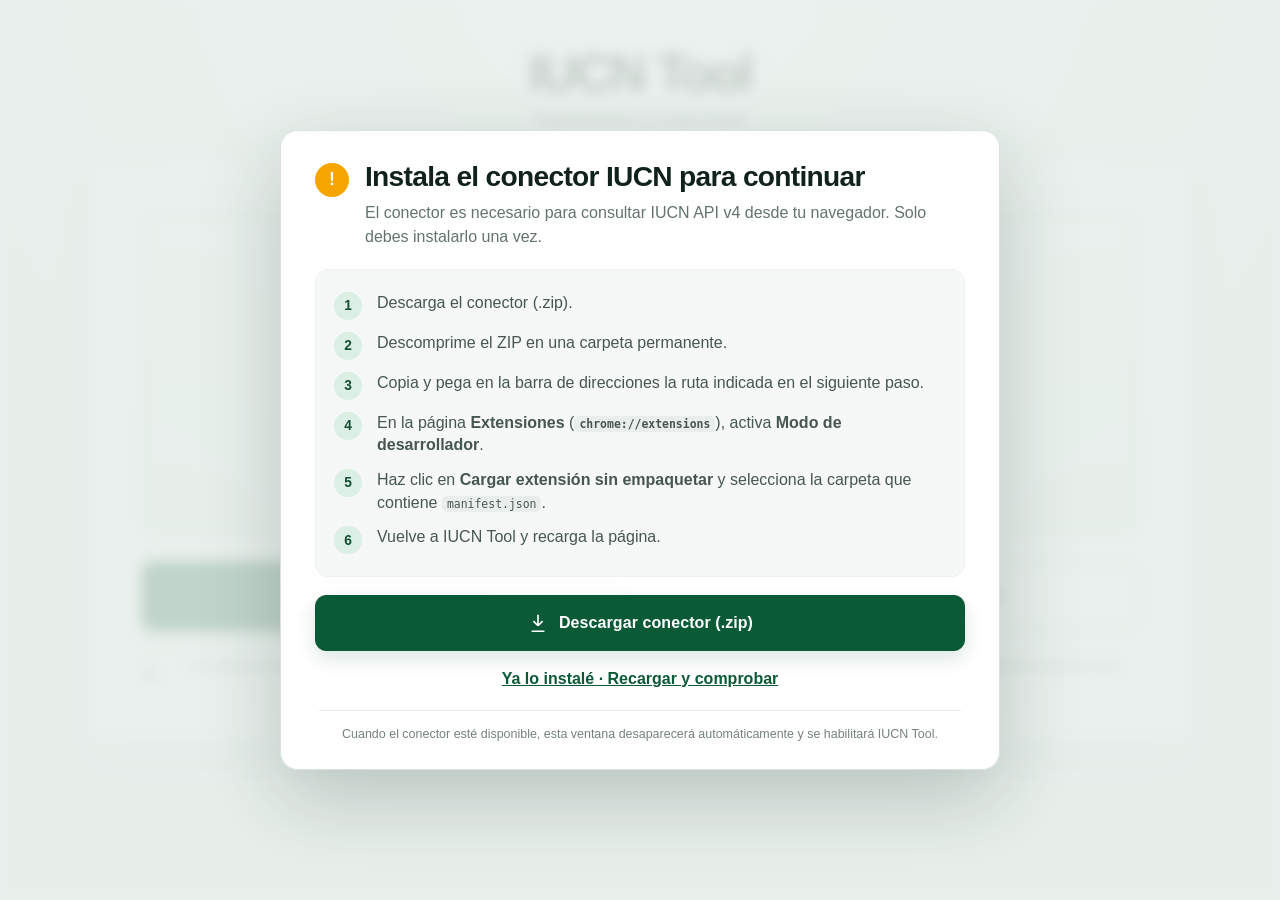
==== commit a894317e: "Subidita 4" ====
--- a/index.html
+++ b/index.html
@@ -6,7 +6,7 @@
   <meta name="description" content="Consulta taxonomía y evaluaciones de la Lista Roja de la UICN desde Excel, CSV o entrada manual. El procesamiento ocurre en el navegador." />
   <meta name="referrer" content="no-referrer" />
   <title>IUCN Tool · Taxonomía y Lista Roja</title>
-  <link rel="stylesheet" href="assets/css/styles.css?v=20260914c" />
+  <link rel="stylesheet" href="assets/css/styles.css?v=20260914d" />
 </head>
 <body class="connector-locked">
   <main class="app-shell" id="appShell">
@@ -197,8 +197,8 @@
       <ol class="connector-modal-steps">
         <li><span>Descarga el conector (.zip).</span></li>
         <li><span>Descomprime el ZIP en una carpeta permanente.</span></li>
-        <li><span>Copia la ruta de extensiones que aparece abajo y pégala en la barra de direcciones del navegador.</span></li>
-        <li><span>En la página <strong>Extensiones</strong>, activa <strong>Modo de desarrollador</strong>.</span></li>
+        <li><span>Copia y pega en la barra de direcciones la ruta indicada en el siguiente paso.</span></li>
+        <li><span>En la página <strong>Extensiones</strong> (<code id="browserRouteInline" class="connector-inline-route">chrome://extensions</code>), activa <strong>Modo de desarrollador</strong>.</span></li>
         <li><span>Haz clic en <strong id="loadUnpackedLabel">Cargar extensión sin empaquetar</strong> y selecciona la carpeta que contiene <code>manifest.json</code>.</span></li>
         <li><span>Vuelve a IUCN Tool y recarga la página.</span></li>
       </ol>
@@ -208,15 +208,6 @@
         Descargar conector (.zip)
       </a>
 
-      <div class="connector-route-card" aria-label="Ruta de extensiones del navegador">
-        <img id="browserIcon" src="assets/icons/chrome.svg" alt="" aria-hidden="true" />
-        <div>
-          <span>Ruta de extensiones</span>
-          <code id="browserRoute">chrome://extensions</code>
-        </div>
-      </div>
-      <p class="connector-open-note">Copia esa ruta y pégala directamente en la barra de direcciones. Las páginas web no pueden abrir de forma fiable las URLs internas del navegador.</p>
-
       <button class="connector-retry" id="connectorRetryBtn" type="button">Ya lo instalé · Recargar y comprobar</button>
       <p class="connector-modal-foot">Cuando el conector esté disponible, esta ventana desaparecerá automáticamente y se habilitará IUCN Tool.</p>
     </section>
@@ -225,9 +216,9 @@
   <!-- SheetJS Community Edition. Solo descarga código del lector/escritor de hojas; los datos permanecen en el navegador. -->
   <script src="https://cdn.sheetjs.com/xlsx-0.20.3/package/dist/xlsx.full.min.js" referrerpolicy="no-referrer"></script>
   <script src="assets/js/config.js?v=20260911x"></script>
-  <script src="assets/js/extension-bridge.js?v=20260914c"></script>
-  <script src="assets/js/iucn-core.js?v=20260914c"></script>
-  <script src="assets/js/table.js?v=20260914c"></script>
-  <script src="assets/js/app.js?v=20260914c"></script>
+  <script src="assets/js/extension-bridge.js?v=20260914d"></script>
+  <script src="assets/js/iucn-core.js?v=20260914d"></script>
+  <script src="assets/js/table.js?v=20260914d"></script>
+  <script src="assets/js/app.js?v=20260914d"></script>
 </body>
 </html>
--- a/assets/css/styles.css
+++ b/assets/css/styles.css
@@ -371,42 +371,11 @@
   text-decoration: none;
   font-size: 1rem;
 }
-.connector-route-card {
-  width: 100%;
-  min-height: 64px;
-  margin-top: 12px;
-  display: flex;
-  align-items: center;
-  justify-content: center;
-  gap: 13px;
-  border: 1px solid #c6d9cf;
-  border-radius: 11px;
-  background: #f8fbf9;
-  color: var(--text);
-}
-.connector-route-card img {
-  width: 32px;
-  height: 32px;
-  object-fit: contain;
-  background: transparent;
-}
-.connector-route-card > div {
-  display: flex;
-  flex-direction: column;
-  align-items: flex-start;
-  gap: 3px;
-}
-.connector-route-card span { color: #6a7b74; font-size: .75rem; font-weight: 650; }
-.connector-route-card code {
-  padding: 0;
-  background: transparent;
-  color: #173f2e;
-  font-family: ui-monospace, SFMono-Regular, Menlo, Consolas, monospace;
-  font-size: .95rem;
+.connector-inline-route {
+  white-space: nowrap;
   font-weight: 750;
   user-select: all;
 }
-.connector-open-note,
 .connector-modal-foot {
   margin: 9px 4px 0;
   color: #74827d;
